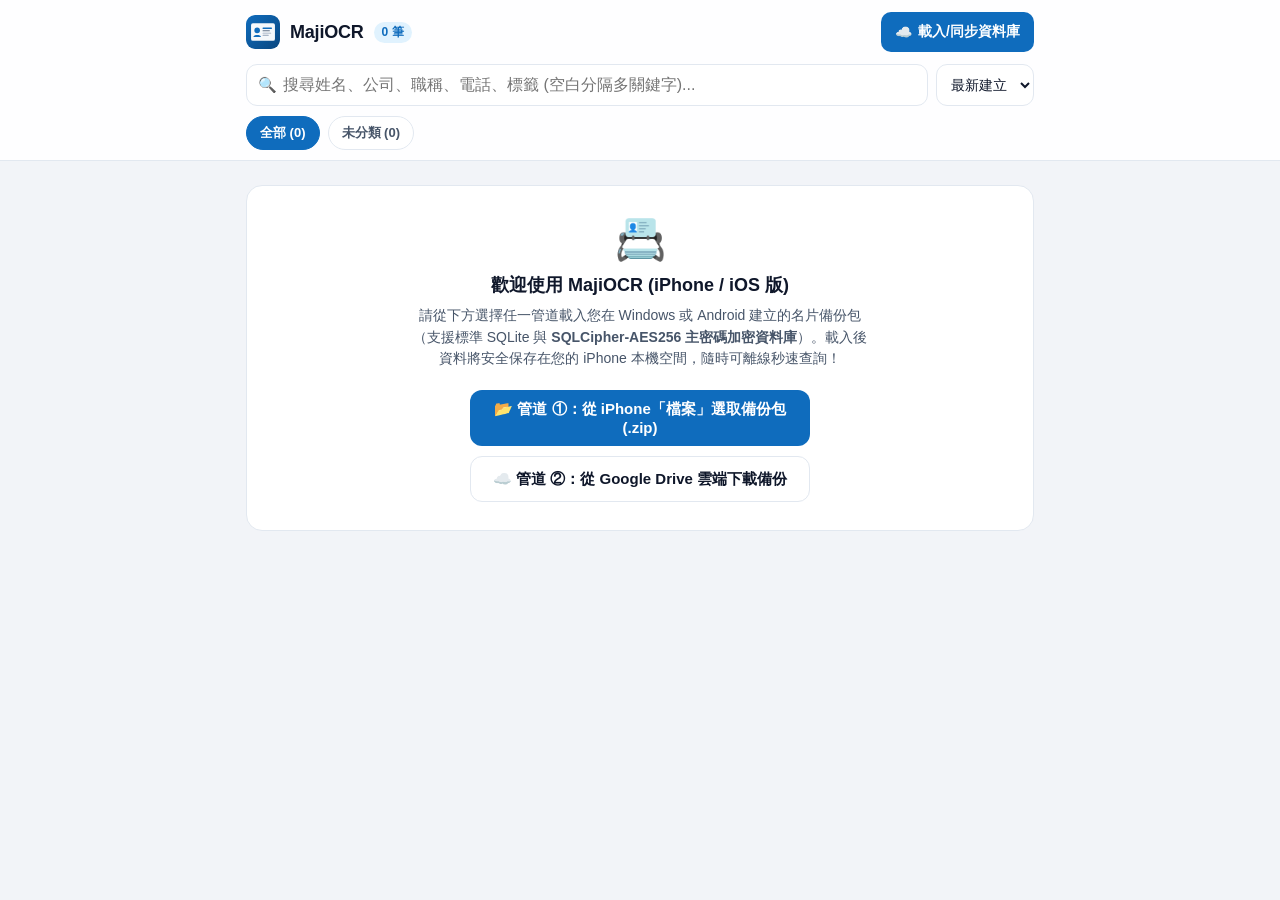
==== publish/MajiOCR.Web/index.html @ 015412a3 "feat(ISSUE-0044): 支援 iOS/iPhone PWA、Windows 端 Vercel 一鍵部署精靈與 SQLCipher-AES256 解密查詢" ====
<!DOCTYPE html>
<html lang="zh-Hant">
<head>
  <meta charset="UTF-8" />
  <meta name="viewport" content="width=device-width, initial-scale=1.0, maximum-scale=5.0, viewport-fit=cover" />
  <meta name="apple-mobile-web-app-capable" content="yes" />
  <meta name="apple-mobile-web-app-status-bar-style" content="default" />
  <meta name="apple-mobile-web-app-title" content="MajiOCR" />
  <meta name="theme-color" content="#0F6CBD" />
  <title>MajiOCR 名片管理 (iOS / Web)</title>
  <link rel="manifest" href="./manifest.webmanifest" />
  <link rel="icon" type="image/svg+xml" href="./icon.svg" />
  <link rel="apple-touch-icon" href="./icon.svg" />
  <link rel="stylesheet" href="./styles.css" />
</head>
<body>
  <!-- Top Sticky Header -->
  <header class="app-header">
    <div class="header-bar">
      <div class="brand-group">
        <img src="./icon.svg" alt="MajiOCR" class="brand-logo" />
        <span class="brand-title">MajiOCR</span>
        <span id="headerTotalCount" class="count-pill">0 筆</span>
      </div>
      <button type="button" id="openSyncModalBtn" class="btn-sync-header">
        <span>☁️</span><span>載入/同步資料庫</span>
      </button>
    </div>

    <!-- Compound Search & Sort Bar -->
    <div class="search-bar-wrap">
      <div class="search-input-box">
        <span class="search-icon">🔍</span>
        <input
          type="search"
          id="searchInput"
          class="search-input"
          placeholder="搜尋姓名、公司、職稱、電話、標籤 (空白分隔多關鍵字)..."
          autocomplete="off"
        />
        <button type="button" id="clearSearchBtn" class="clear-search-btn hidden" title="清除搜尋">✕</button>
      </div>
      <select id="sortSelect" class="sort-select" aria-label="排序方式">
        <option value="created_desc">最新建立</option>
        <option value="name_asc">依姓名</option>
        <option value="company_asc">依公司</option>
      </select>
    </div>

    <!-- Tag Filter Chips -->
    <nav id="tagChipsBar" class="tag-chips-bar" aria-label="分類標籤篩選"></nav>
  </header>

  <!-- Main Content -->
  <main class="app-main">
    <div id="dbStatusBanner" class="status-banner hidden"></div>
    <div id="filterResultSummary" class="filter-summary"></div>

    <!-- Empty Welcome State -->
    <section id="emptyStateContainer" class="empty-state-card">
      <div class="empty-icon">📇</div>
      <div class="empty-title">歡迎使用 MajiOCR (iPhone / iOS 版)</div>
      <div class="empty-desc">
        請從下方選擇任一管道載入您在 Windows 或 Android 建立的名片備份包（支援標準 SQLite 與 <strong>SQLCipher-AES256 主密碼加密資料庫</strong>）。載入後資料將安全保存在您的 iPhone 本機空間，隨時可離線秒速查詢！
      </div>
      <div class="empty-actions">
        <button type="button" id="emptyPickFileBtn" class="btn-primary">
          📂 管道 ①：從 iPhone「檔案」選取備份包 (.zip)
        </button>
        <button type="button" id="emptyOpenSyncBtn" class="btn-secondary">
          ☁️ 管道 ②：從 Google Drive 雲端下載備份
        </button>
      </div>
    </section>

    <!-- Contacts List -->
    <section id="contactsListContainer" class="contacts-list"></section>
  </main>

  <!-- Hidden File Picker for Local Import -->
  <input
    type="file"
    id="backupFileInput"
    class="hidden"
    accept=".zip,.sqlite3,.db,application/zip,application/octet-stream"
  />

  <!-- Dual-Pipeline Cloud / Local Sync Modal -->
  <div id="syncModal" class="modal-overlay hidden" role="dialog" aria-modal="true">
    <div class="modal-backdrop" onclick="document.getElementById('syncModal').classList.add('hidden')"></div>
    <div class="bottom-sheet">
      <div class="sheet-header">
        <span class="sheet-title">☁️ 載入 / 同步名片資料庫</span>
        <button type="button" id="closeSyncModalBtn" class="btn-close-sheet">✕</button>
      </div>
      <div class="sheet-body">
        <div id="syncStatusBox" class="modal-status hidden"></div>

        <!-- Pipeline 1: Local iOS Files Import -->
        <div class="pipeline-box">
          <div class="pipeline-title">📂 管道 ①：從 iPhone「檔案」App 匯入（免設 OAuth 最速方式）</div>
          <div class="pipeline-sub">
            直接選取從 Google 雲端硬碟 App、iCloud Drive 或 AirDrop 儲存至手機的 <code>MajiOCR_Backup_*.zip</code> 或 <code>contacts.sqlite3</code> 備份檔（支援主密碼解密）。
          </div>
          <button type="button" id="triggerFilePickerBtn" class="btn-primary" style="width: 100%;">
            📂 選取手機內的備份檔 (.zip / .sqlite3)
          </button>
        </div>

        <!-- Pipeline 2: Google Drive Direct Cloud Download -->
        <div class="pipeline-box">
          <div class="pipeline-title">☁️ 管道 ②：從 Google Drive 雲端直接下載</div>
          <div class="pipeline-sub">
            使用 Google OAuth 讀取雲端 <code>MajiOCR_Backups</code> 資料夾。<br />
            <small>💡 提示：請確認您的 Google Cloud Web Client ID 已將本頁網址 <code id="currentOriginHint"></code> 加入「已授權的 JavaScript 來源」。</small>
          </div>
          <input
            type="text"
            id="googleClientIdInput"
            class="form-input"
            placeholder="貼上 Web 端 Google OAuth Client ID (*.apps.googleusercontent.com)"
          />
          <div style="display: flex; gap: 8px;">
            <button type="button" id="googleOAuthLoginBtn" class="btn-primary" style="flex: 1;">
              🔐 Google 帳號登入授權
            </button>
            <button type="button" id="refreshDriveListBtn" class="btn-secondary">
              🔄 重新整理清單
            </button>
          </div>
          <div id="driveBackupList"></div>
        </div>
      </div>
    </div>
  </div>

  <!-- SQLCipher-AES256 Master Password Unlock Modal -->
  <div id="passwordModal" class="modal-overlay hidden" role="dialog" aria-modal="true">
    <div class="modal-backdrop"></div>
    <div class="bottom-sheet">
      <div class="sheet-header">
        <span class="sheet-title">🔐 輸入備份主密碼 (SQLCipher-AES256)</span>
      </div>
      <div class="sheet-body">
        <p id="passwordModalDesc" class="pipeline-sub"></p>
        <div id="passwordModalStatus" class="modal-status hidden"></div>
        <div class="password-row">
          <input
            type="password"
            id="masterPasswordInput"
            class="form-input"
             style="margin-bottom: 0;"
            placeholder="請輸入備份時設定的主密碼..."
          />
          <button type="button" id="togglePasswordVisBtn" class="btn-icon-toggle" title="顯示/隱藏密碼">👁️</button>
        </div>
        <div style="display: flex; gap: 10px;">
          <button type="button" id="cancelPasswordBtn" class="btn-secondary" style="flex: 1;">取消</button>
          <button type="button" id="confirmPasswordBtn" class="btn-primary" style="flex: 2;">驗證並解密載入</button>
        </div>
      </div>
    </div>
  </div>

  <!-- Contact Detail Bottom Sheet -->
  <div id="detailModal" class="modal-overlay hidden" role="dialog" aria-modal="true">
    <div id="detailModalBackdrop" class="modal-backdrop"></div>
    <div class="bottom-sheet">
      <div class="sheet-header">
        <span class="sheet-title">📇 名片詳細資訊</span>
        <button type="button" id="closeDetailModalBtn" class="btn-close-sheet">✕</button>
      </div>
      <div id="detailSheetBody" class="sheet-body"></div>
    </div>
  </div>

  <!-- Fullscreen Card Image Lightbox -->
  <div id="imageLightbox" class="lightbox-overlay hidden">
    <img id="lightboxImg" src="" alt="名片原圖放大檢視" class="lightbox-img" />
  </div>

  <!-- Toast Notification -->
  <div id="appToast" class="app-toast hidden"></div>

  <script src="./js/config.js"></script>
  <script src="./js/zip-reader.js"></script>
  <script src="./js/sqlcipher-decryptor.js"></script>
  <script src="./js/sqlite-parser.js"></script>
  <script src="./js/app.js"></script>
</body>
</html>
---- publish/MajiOCR.Web/styles.css ----
:root {
  --brand: #0F6CBD;
  --brand-dark: #0A4780;
  --brand-soft: #E0F2FE;
  --bg: #F2F4F8;
  --surface: #FFFFFF;
  --surface-glass: rgba(255, 255, 255, 0.90);
  --text-primary: #0F172A;
  --text-secondary: #475569;
  --text-muted: #64748B;
  --border: #E2E8F0;
  --amber: #D97706;
  --danger: #DC2626;
  --radius-lg: 16px;
  --radius-md: 12px;
}

@media (prefers-color-scheme: dark) {
  :root {
    --bg: #0B1120;
    --surface: #1E293B;
    --surface-glass: rgba(30, 41, 59, 0.90);
    --text-primary: #F8FAFC;
    --text-secondary: #CBD5E1;
    --text-muted: #94A3B8;
    --border: #334155;
    --brand-soft: rgba(15, 108, 189, 0.25);
  }
}

* {
  box-sizing: border-box;
  -webkit-tap-highlight-color: transparent;
}

html, body {
  margin: 0;
  padding: 0;
  background-color: var(--bg);
  color: var(--text-primary);
  font-family: -apple-system, BlinkMacSystemFont, "SF Pro Text", "PingFang TC", "Microsoft JhengHei", sans-serif;
  -webkit-font-smoothing: antialiased;
  min-height: 100vh;
}

.hidden {
  display: none !important;
}

/* Sticky Top Header with iPhone X Safe Area */
.app-header {
  position: sticky;
  top: 0;
  z-index: 40;
  background: var(--surface-glass);
  backdrop-filter: blur(16px);
  -webkit-backdrop-filter: blur(16px);
  border-bottom: 1px solid var(--border);
  padding-top: env(safe-area-inset-top, 0px);
}

.header-bar {
  max-width: 820px;
  margin: 0 auto;
  padding: 12px 16px 8px;
  display: flex;
  align-items: center;
  justify-content: space-between;
  gap: 10px;
}

.brand-group {
  display: flex;
  align-items: center;
  gap: 10px;
}

.brand-logo {
  width: 34px;
  height: 34px;
  border-radius: 9px;
}

.brand-title {
  font-size: 18px;
  font-weight: 700;
  letter-spacing: -0.2px;
}

.count-pill {
  background: var(--brand-soft);
  color: var(--brand);
  font-size: 12px;
  font-weight: 600;
  padding: 2px 8px;
  border-radius: 999px;
}

.btn-sync-header {
  min-height: 40px;
  padding: 0 14px;
  border-radius: 10px;
  border: none;
  background: var(--brand);
  color: #FFFFFF;
  font-size: 14px;
  font-weight: 600;
  cursor: pointer;
  display: inline-flex;
  align-items: center;
  gap: 6px;
}

/* Search & Sort Controls */
.search-bar-wrap {
  max-width: 820px;
  margin: 0 auto;
  padding: 4px 16px 10px;
  display: flex;
  gap: 8px;
}

.search-input-box {
  flex: 1;
  position: relative;
  display: flex;
  align-items: center;
}

.search-icon {
  position: absolute;
  left: 12px;
  font-size: 15px;
  pointer-events: none;
}

.search-input {
  width: 100%;
  height: 42px;
  padding: 0 36px 0 36px;
  border-radius: 11px;
  border: 1px solid var(--border);
  background: var(--surface);
  color: var(--text-primary);
  font-size: 16px; /* Prevents iOS Safari auto-zoom */
  outline: none;
}

.search-input:focus {
  border-color: var(--brand);
}

.clear-search-btn {
  position: absolute;
  right: 8px;
  width: 26px;
  height: 26px;
  border-radius: 50%;
  border: none;
  background: var(--border);
  color: var(--text-secondary);
  font-size: 13px;
  cursor: pointer;
}

.sort-select {
  height: 42px;
  padding: 0 10px;
  border-radius: 11px;
  border: 1px solid var(--border);
  background: var(--surface);
  color: var(--text-primary);
  font-size: 14px;
  font-weight: 500;
}

/* Horizontal Tag Chips Bar */
.tag-chips-bar {
  max-width: 820px;
  margin: 0 auto;
  padding: 0 16px 10px;
  display: flex;
  gap: 8px;
  overflow-x: auto;
  scrollbar-width: none;
}

.tag-chips-bar::-webkit-scrollbar {
  display: none;
}

.tag-chip {
  flex-shrink: 0;
  min-height: 34px;
  padding: 6px 13px;
  border-radius: 999px;
  border: 1px solid var(--border);
  background: var(--surface);
  color: var(--text-secondary);
  font-size: 13px;
  font-weight: 600;
  cursor: pointer;
}

.tag-chip.active {
  background: var(--brand);
  border-color: var(--brand);
  color: #FFFFFF;
}

/* Main Content Area */
.app-main {
  max-width: 820px;
  margin: 0 auto;
  padding: 12px 16px calc(32px + env(safe-area-inset-bottom, 16px));
}

.status-banner {
  background: var(--surface);
  border: 1px solid var(--border);
  border-radius: 12px;
  padding: 10px 14px;
  margin-bottom: 10px;
}

.status-banner-inner {
  display: flex;
  align-items: center;
  justify-content: space-between;
  flex-wrap: wrap;
  gap: 8px;
  font-size: 13px;
}

.badge {
  display: inline-block;
  padding: 2px 8px;
  border-radius: 6px;
  font-size: 11px;
  font-weight: 700;
  color: #FFFFFF;
}

.badge-encrypted {
  background: var(--amber);
}

.badge-unencrypted {
  background: #64748B;
}

.badge-platform {
  background: #2563EB;
}

.btn-link {
  background: none;
  border: none;
  color: var(--brand);
  font-weight: 600;
  font-size: 13px;
  cursor: pointer;
  padding: 4px 0;
}

.filter-summary {
  font-size: 12px;
  color: var(--text-muted);
  margin: 6px 2px 10px;
}

/* Contact Cards List */
.contacts-list {
  display: flex;
  flex-direction: column;
  gap: 10px;
}

.contact-card {
  background: var(--surface);
  border: 1px solid var(--border);
  border-radius: var(--radius-md);
  padding: 12px 14px;
  display: flex;
  align-items: center;
  gap: 12px;
  cursor: pointer;
  transition: transform 0.1s ease;
}

.contact-card:active {
  transform: scale(0.99);
}

.card-thumb {
  width: 56px;
  height: 40px;
  object-fit: cover;
  border-radius: 8px;
  border: 1px solid var(--border);
}

.card-avatar {
  width: 48px;
  height: 48px;
  border-radius: 12px;
  background: var(--brand-soft);
  color: var(--brand);
  display: flex;
  align-items: center;
  justify-content: center;
  font-size: 18px;
  font-weight: 700;
}

.contact-card-body {
  flex: 1;
  min-width: 0;
}

.contact-name-row {
  display: flex;
  align-items: baseline;
  gap: 8px;
  flex-wrap: wrap;
}

.contact-name {
  font-size: 16px;
  font-weight: 700;
}

.contact-title {
  font-size: 13px;
  color: var(--text-secondary);
}

.contact-company {
  font-size: 13px;
  color: var(--text-secondary);
  margin-top: 3px;
  white-space: nowrap;
  overflow: hidden;
  text-overflow: ellipsis;
}

.contact-meta-list {
  display: flex;
  flex-wrap: wrap;
  gap: 10px;
  margin-top: 4px;
  font-size: 12px;
  color: var(--text-muted);
}

.contact-badges-row {
  display: flex;
  flex-wrap: wrap;
  gap: 6px;
  margin-top: 6px;
}

.mini-tag {
  background: var(--brand-soft);
  color: var(--brand);
  font-size: 11px;
  font-weight: 600;
  padding: 2px 8px;
  border-radius: 6px;
}

.mini-custom {
  background: var(--bg);
  color: var(--text-secondary);
  font-size: 11px;
  padding: 2px 8px;
  border-radius: 6px;
}

.contact-card-right {
  display: flex;
  align-items: center;
  gap: 8px;
}

.quick-dial-btn {
  width: 38px;
  height: 38px;
  border-radius: 50%;
  background: var(--brand-soft);
  display: flex;
  align-items: center;
  justify-content: center;
  text-decoration: none;
  font-size: 16px;
}

.chevron-icon {
  font-size: 22px;
  color: var(--text-muted);
}

.kw-mark {
  background: #FEF08A;
  color: #854D0E;
  padding: 0 2px;
  border-radius: 3px;
}

/* Empty State */
.empty-state-card {
  background: var(--surface);
  border: 1px solid var(--border);
  border-radius: var(--radius-lg);
  padding: 28px 20px;
  text-align: center;
  margin-top: 12px;
}

.empty-icon {
  font-size: 42px;
  margin-bottom: 10px;
}

.empty-title {
  font-size: 18px;
  font-weight: 700;
  margin-bottom: 8px;
}

.empty-desc {
  font-size: 14px;
  color: var(--text-secondary);
  line-height: 1.55;
  max-width: 460px;
  margin: 0 auto 20px;
}

.empty-actions {
  display: flex;
  flex-direction: column;
  gap: 10px;
  max-width: 340px;
  margin: 0 auto;
}

.btn-primary {
  min-height: 46px;
  padding: 10px 18px;
  border-radius: 12px;
  border: none;
  background: var(--brand);
  color: #FFFFFF;
  font-size: 15px;
  font-weight: 600;
  cursor: pointer;
}

.btn-secondary {
  min-height: 46px;
  padding: 10px 18px;
  border-radius: 12px;
  border: 1px solid var(--border);
  background: var(--surface);
  color: var(--text-primary);
  font-size: 15px;
  font-weight: 600;
  cursor: pointer;
}

/* Modals & Bottom Sheets */
.modal-overlay {
  position: fixed;
  inset: 0;
  z-index: 100;
  display: flex;
  align-items: flex-end;
  justify-content: center;
}

.modal-backdrop {
  position: absolute;
  inset: 0;
  background: rgba(15, 23, 42, 0.55);
}

.bottom-sheet {
  position: relative;
  z-index: 1;
  width: 100%;
  max-width: 680px;
  max-height: 90vh;
  background: var(--surface);
  border-radius: 22px 22px 0 0;
  display: flex;
  flex-direction: column;
  overflow: hidden;
  padding-bottom: env(safe-area-inset-bottom, 16px);
}

.sheet-header {
  padding: 14px 18px;
  border-bottom: 1px solid var(--border);
  display: flex;
  align-items: center;
  justify-content: space-between;
}

.sheet-title {
  font-size: 17px;
  font-weight: 700;
}

.btn-close-sheet {
  width: 34px;
  height: 34px;
  border-radius: 50%;
  border: none;
  background: var(--bg);
  color: var(--text-secondary);
  font-size: 16px;
  cursor: pointer;
}

.sheet-body {
  padding: 16px 18px;
  overflow-y: auto;
}

/* Detail Sheet Elements */
.detail-hero {
  text-align: center;
  margin-bottom: 14px;
}

.detail-hero-name {
  font-size: 22px;
  font-weight: 800;
}

.detail-hero-sub {
  font-size: 14px;
  color: var(--text-secondary);
  margin-top: 4px;
}

.detail-tags-wrap {
  display: flex;
  justify-content: center;
  flex-wrap: wrap;
  gap: 6px;
  margin-top: 8px;
}

.detail-quick-actions {
  display: grid;
  grid-template-columns: repeat(4, 1fr);
  gap: 8px;
  margin-bottom: 16px;
}

.action-pill {
  background: var(--bg);
  border: 1px solid var(--border);
  border-radius: 12px;
  padding: 10px 4px;
  display: flex;
  flex-direction: column;
  align-items: center;
  gap: 4px;
  text-decoration: none;
  color: var(--brand);
  font-size: 12px;
  font-weight: 600;
  cursor: pointer;
}

.action-pill.disabled {
  opacity: 0.4;
  cursor: not-allowed;
}

.detail-images-carousel {
  display: flex;
  gap: 12px;
  overflow-x: auto;
  margin-bottom: 16px;
}

.detail-image-card {
  flex: 1;
  min-width: 240px;
  background: var(--bg);
  border-radius: 12px;
  padding: 8px;
  text-align: center;
}

.detail-card-img {
  width: 100%;
  max-height: 200px;
  object-fit: contain;
  border-radius: 8px;
  cursor: zoom-in;
}

.detail-image-caption {
  font-size: 11px;
  color: var(--text-muted);
  margin-top: 4px;
}

.detail-no-image {
  background: var(--bg);
  border-radius: 10px;
  padding: 12px;
  text-align: center;
  font-size: 13px;
  color: var(--text-muted);
  margin-bottom: 14px;
}

.detail-fields-card {
  background: var(--bg);
  border-radius: 14px;
  padding: 4px 14px;
}

.detail-field-row {
  display: flex;
  align-items: center;
  justify-content: space-between;
  gap: 10px;
  padding: 11px 0;
  border-bottom: 1px solid var(--border);
}

.detail-field-row:last-child {
  border-bottom: none;
}

.detail-field-label {
  font-size: 12px;
  color: var(--text-muted);
}

.detail-field-value {
  font-size: 15px;
  font-weight: 500;
  margin-top: 2px;
  word-break: break-all;
}

.detail-field-link {
  color: var(--brand);
  text-decoration: none;
}

.btn-copy-field {
  flex-shrink: 0;
  padding: 5px 10px;
  border-radius: 8px;
  border: 1px solid var(--border);
  background: var(--surface);
  color: var(--text-secondary);
  font-size: 12px;
  cursor: pointer;
}

/* Sync & Import Sections */
.pipeline-box {
  background: var(--bg);
  border: 1px solid var(--border);
  border-radius: 14px;
  padding: 14px;
  margin-bottom: 14px;
}

.pipeline-title {
  font-size: 15px;
  font-weight: 700;
  margin-bottom: 6px;
}

.pipeline-sub {
  font-size: 13px;
  color: var(--text-secondary);
  margin-bottom: 12px;
  line-height: 1.45;
}

.form-input {
  width: 100%;
  height: 42px;
  padding: 0 12px;
  border-radius: 10px;
  border: 1px solid var(--border);
  background: var(--surface);
  color: var(--text-primary);
  font-size: 15px;
  margin-bottom: 10px;
}

.drive-version-card {
  background: var(--surface);
  border: 1px solid var(--border);
  border-radius: 12px;
  padding: 12px;
  margin-top: 10px;
}

.drive-version-top {
  display: flex;
  align-items: center;
  flex-wrap: wrap;
  gap: 6px;
  margin-bottom: 6px;
}

.drive-file-name {
  font-size: 13px;
  font-weight: 700;
  word-break: break-all;
}

.drive-version-meta {
  font-size: 12px;
  color: var(--text-secondary);
  margin-bottom: 10px;
}

.btn-download-drive {
  width: 100%;
  min-height: 40px;
  font-size: 14px;
}

.modal-status {
  padding: 10px 12px;
  border-radius: 10px;
  font-size: 13px;
  margin-bottom: 12px;
}

.modal-status.info {
  background: var(--brand-soft);
  color: var(--brand);
}

.modal-status.error {
  background: rgba(220, 38, 38, 0.12);
  color: var(--danger);
}

.password-row {
  display: flex;
  gap: 8px;
  margin-bottom: 12px;
}

.btn-icon-toggle {
  width: 44px;
  height: 42px;
  border-radius: 10px;
  border: 1px solid var(--border);
  background: var(--surface);
  font-size: 18px;
  cursor: pointer;
}

/* Lightbox */
.lightbox-overlay {
  position: fixed;
  inset: 0;
  z-index: 200;
  background: rgba(0, 0, 0, 0.92);
  display: flex;
  align-items: center;
  justify-content: center;
  padding: 16px;
}

.lightbox-img {
  max-width: 100%;
  max-height: 92vh;
  object-fit: contain;
}

/* Toast */
.app-toast {
  position: fixed;
  bottom: calc(24px + env(safe-area-inset-bottom, 16px));
  left: 50%;
  transform: translateX(-50%);
  z-index: 250;
  background: rgba(15, 23, 42, 0.92);
  color: #FFFFFF;
  padding: 10px 18px;
  border-radius: 999px;
  font-size: 14px;
  font-weight: 600;
  box-shadow: 0 8px 24px rgba(0, 0, 0, 0.25);
}
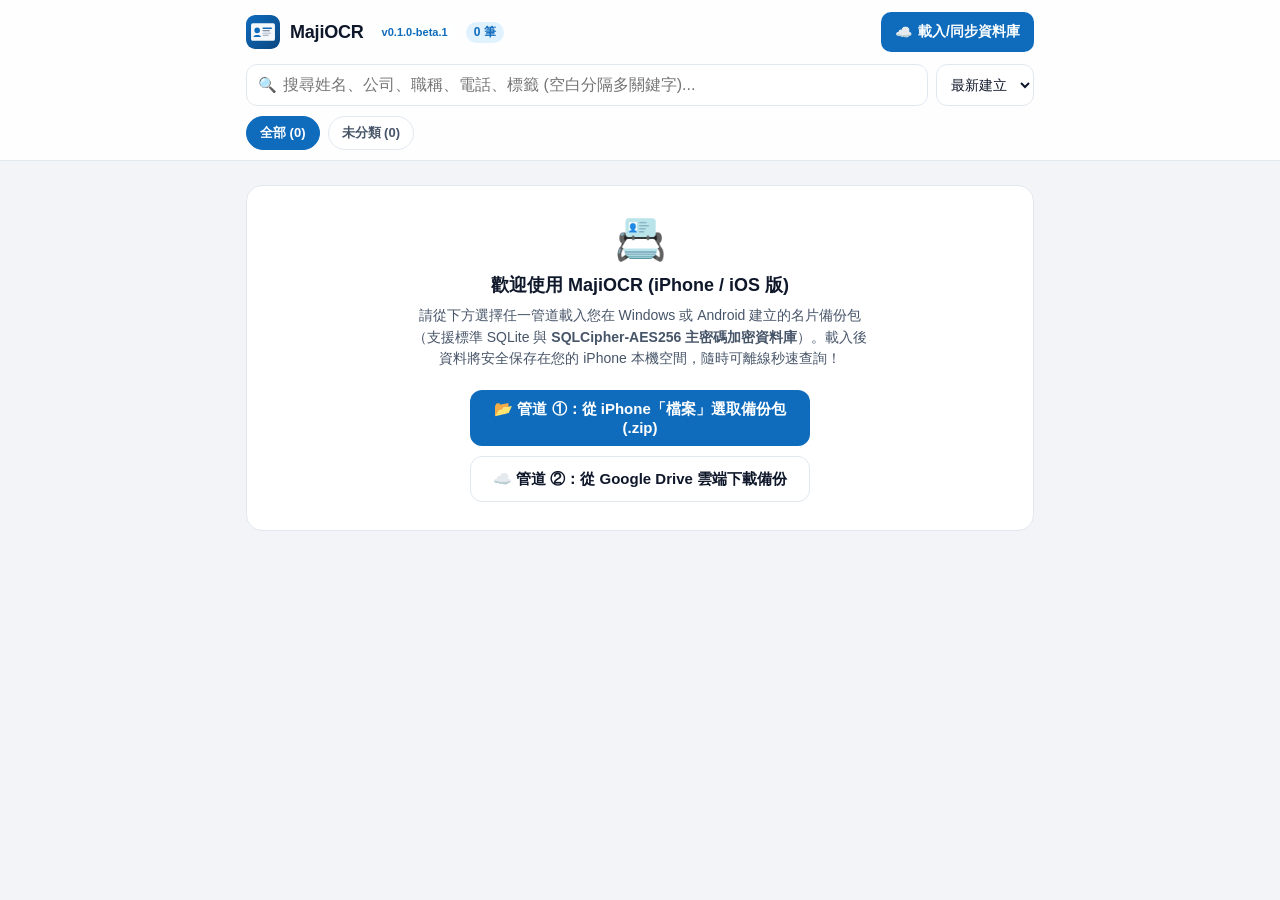
==== commit 7b16a492: "fix(ISSUE-0044): 修正軟體版本號與更新紀錄(Change Log)於關於視窗、更新管理、標題列及內嵌資源之顯示" ====
--- a/publish/MajiOCR.Web/index.html
+++ b/publish/MajiOCR.Web/index.html
@@ -20,6 +20,7 @@
       <div class="brand-group">
         <img src="./icon.svg" alt="MajiOCR" class="brand-logo" />
         <span class="brand-title">MajiOCR</span>
+        <span class="count-pill" style="background: rgba(255,255,255,0.18); font-size: 11px;">v0.1.0-beta.1</span>
         <span id="headerTotalCount" class="count-pill">0 筆</span>
       </div>
       <button type="button" id="openSyncModalBtn" class="btn-sync-header">
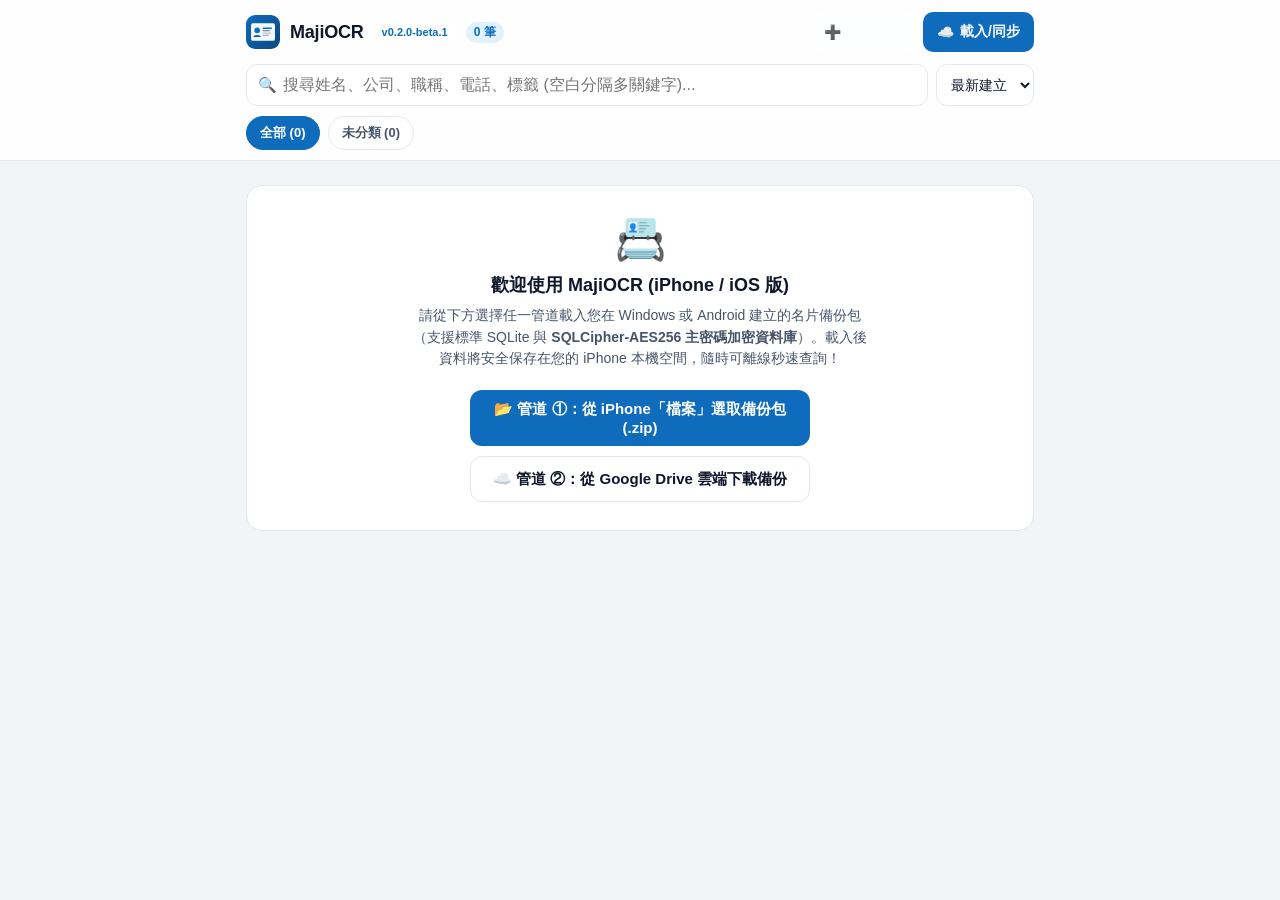
==== commit 8ab29149: "feat(ios-pwa): 支援名片編輯、雙向同步 Google Drive 與外部檔案匯出 (ISSUE-0049)" ====
--- a/publish/MajiOCR.Web/index.html
+++ b/publish/MajiOCR.Web/index.html
@@ -20,12 +20,17 @@
       <div class="brand-group">
         <img src="./icon.svg" alt="MajiOCR" class="brand-logo" />
         <span class="brand-title">MajiOCR</span>
-        <span class="count-pill" style="background: rgba(255,255,255,0.18); font-size: 11px;">v0.1.0-beta.1</span>
+        <span class="count-pill" style="background: rgba(255,255,255,0.18); font-size: 11px;">v0.2.0-beta.1</span>
         <span id="headerTotalCount" class="count-pill">0 筆</span>
       </div>
-      <button type="button" id="openSyncModalBtn" class="btn-sync-header">
-        <span>☁️</span><span>載入/同步資料庫</span>
-      </button>
+      <div style="display: flex; gap: 6px;">
+        <button type="button" id="headerAddContactBtn" class="btn-sync-header" style="background: rgba(255,255,255,0.22);">
+          <span>➕</span><span>新增名片</span>
+        </button>
+        <button type="button" id="openSyncModalBtn" class="btn-sync-header">
+          <span>☁️</span><span>載入/同步</span>
+        </button>
+      </div>
     </div>
 
     <!-- Compound Search & Sort Bar -->
@@ -131,6 +136,27 @@
           </div>
           <div id="driveBackupList"></div>
         </div>
+
+        <!-- Pipeline 3: Export & Google Drive Cloud Sync -->
+        <div class="pipeline-box" style="border: 2px solid #0F6CBD; background: #F0F7FF;">
+          <div class="pipeline-title" style="color: #0F6CBD;">📤 管道 ③：備份匯出與 Google Drive 雲端同步</div>
+          <div class="pipeline-sub">
+            將您在 iPhone 編輯、新增後的最新資料庫打包匯出，或直接一鍵同步回雲端 <code>MajiOCR_Backups</code> 資料夾。
+          </div>
+          <div style="display: flex; flex-direction: column; gap: 8px;">
+            <button type="button" id="uploadDriveBackupBtn" class="btn-primary" style="width: 100%;">
+              ☁️ 上傳最新備份至 Google Drive
+            </button>
+            <div style="display: flex; gap: 8px;">
+              <button type="button" id="exportZipBackupBtn" class="btn-secondary" style="flex: 1;">
+                📦 匯出備份 (.zip)
+              </button>
+              <button type="button" id="exportAllVcfBtn" class="btn-secondary" style="flex: 1;">
+                📇 匯出全部通訊錄 (.vcf)
+              </button>
+            </div>
+          </div>
+        </div>
       </div>
     </div>
   </div>
@@ -171,7 +197,101 @@
         <span class="sheet-title">📇 名片詳細資訊</span>
         <button type="button" id="closeDetailModalBtn" class="btn-close-sheet">✕</button>
       </div>
+      <div class="detail-actions-bar">
+        <button type="button" id="editContactBtn" class="btn-primary btn-sm">✏️ 編輯名片</button>
+        <button type="button" id="exportSingleVcfBtn" class="btn-secondary btn-sm">📇 加入手機通訊錄 (.vcf)</button>
+        <button type="button" id="deleteContactBtn" class="btn-secondary btn-sm" style="color: #DC2626;">🗑️ 刪除</button>
+      </div>
       <div id="detailSheetBody" class="sheet-body"></div>
+    </div>
+  </div>
+
+  <!-- Contact Edit / Create Bottom Sheet -->
+  <div id="editContactModal" class="modal-overlay hidden" role="dialog" aria-modal="true">
+    <div id="editModalBackdrop" class="modal-backdrop"></div>
+    <div class="bottom-sheet edit-sheet">
+      <div class="sheet-header">
+        <span id="editModalTitle" class="sheet-title">✏️ 編輯名片</span>
+        <button type="button" id="closeEditModalBtn" class="btn-close-sheet">✕</button>
+      </div>
+      <form id="editContactForm" class="sheet-body edit-form">
+        <!-- Photo Section -->
+        <div class="form-section-title">📷 名片原圖 (點擊拍照或從相簿選取)</div>
+        <div class="photo-picker-grid">
+          <div class="photo-picker-box" id="frontPhotoBox">
+            <div class="photo-box-label">正面名片</div>
+            <img id="frontPhotoPreview" class="photo-preview hidden" alt="正面預覽" />
+            <div id="frontPhotoPlaceholder" class="photo-placeholder">📷 拍攝/選取正面</div>
+            <input type="file" id="frontPhotoInput" accept="image/*" class="hidden" />
+            <div class="photo-box-actions">
+              <button type="button" id="pickFrontPhotoBtn" class="btn-xs">選擇照片</button>
+              <button type="button" id="removeFrontPhotoBtn" class="btn-xs btn-danger hidden">移除</button>
+            </div>
+          </div>
+          <div class="photo-picker-box" id="backPhotoBox">
+            <div class="photo-box-label">反面名片</div>
+            <img id="backPhotoPreview" class="photo-preview hidden" alt="反面預覽" />
+            <div id="backPhotoPlaceholder" class="photo-placeholder">📷 拍攝/選取反面</div>
+            <input type="file" id="backPhotoInput" accept="image/*" class="hidden" />
+            <div class="photo-box-actions">
+              <button type="button" id="pickBackPhotoBtn" class="btn-xs">選擇照片</button>
+              <button type="button" id="removeBackPhotoBtn" class="btn-xs btn-danger hidden">移除</button>
+            </div>
+          </div>
+        </div>
+
+        <!-- Basic Info Section -->
+        <div class="form-section-title">👤 基本資訊</div>
+        <div class="form-field">
+          <label class="form-label" for="editFullName">姓名 <span style="color: #DC2626;">*</span></label>
+          <input type="text" id="editFullName" class="form-input" required placeholder="請輸入聯絡人姓名" />
+        </div>
+        <div class="form-row-2">
+          <div class="form-field">
+            <label class="form-label" for="editCompany">公司名稱</label>
+            <input type="text" id="editCompany" class="form-input" placeholder="公司名稱" />
+          </div>
+          <div class="form-field">
+            <label class="form-label" for="editJobTitle">職稱</label>
+            <input type="text" id="editJobTitle" class="form-input" placeholder="職稱" />
+          </div>
+        </div>
+        <div class="form-row-2">
+          <div class="form-field">
+            <label class="form-label" for="editDepartment">部門</label>
+            <input type="text" id="editDepartment" class="form-input" placeholder="部門" />
+          </div>
+          <div class="form-field">
+            <label class="form-label" for="editTaxId">統一編號</label>
+            <input type="text" id="editTaxId" class="form-input" placeholder="8碼統編" />
+          </div>
+        </div>
+
+        <!-- Dynamic Contact Values -->
+        <div class="form-section-title" style="display: flex; justify-content: space-between; align-items: center;">
+          <span>📞 聯絡方式</span>
+          <button type="button" id="addContactValueRowBtn" class="btn-xs btn-secondary">➕ 新增欄位</button>
+        </div>
+        <div id="dynamicValuesContainer" class="dynamic-values-list"></div>
+
+        <!-- Tag Selection -->
+        <div class="form-section-title">🏷️ 分類標籤</div>
+        <div id="editTagsContainer" class="edit-tags-container"></div>
+        <div class="add-tag-row">
+          <input type="text" id="newTagInput" class="form-input" placeholder="新增自訂標籤名稱..." style="margin-bottom: 0;" />
+          <button type="button" id="addNewTagBtn" class="btn-secondary" style="white-space: nowrap;">新增標籤</button>
+        </div>
+
+        <!-- Notes -->
+        <div class="form-section-title">📝 備註</div>
+        <textarea id="editNotes" class="form-textarea" rows="3" placeholder="輸入備註事項、談話細節..."></textarea>
+
+        <!-- Form Buttons -->
+        <div class="edit-form-bottom-actions">
+          <button type="button" id="cancelEditBtn" class="btn-secondary" style="flex: 1;">取消</button>
+          <button type="submit" id="saveContactSubmitBtn" class="btn-primary" style="flex: 2;">💾 儲存名片</button>
+        </div>
+      </form>
     </div>
   </div>
 
@@ -187,6 +307,8 @@
   <script src="./js/zip-reader.js"></script>
   <script src="./js/sqlcipher-decryptor.js"></script>
   <script src="./js/sqlite-parser.js"></script>
+  <script src="./js/sql-wasm.js"></script>
+  <script src="./js/sqlite-builder.js"></script>
   <script src="./js/app.js"></script>
 </body>
 </html>
--- a/publish/MajiOCR.Web/styles.css
+++ b/publish/MajiOCR.Web/styles.css
@@ -801,3 +801,217 @@
   font-weight: 600;
   box-shadow: 0 8px 24px rgba(0, 0, 0, 0.25);
 }
+
+/* Detail Actions Bar */
+.detail-actions-bar {
+  display: flex;
+  gap: 8px;
+  padding: 10px 16px;
+  background: var(--surface-secondary, #F8FAFC);
+  border-bottom: 1px solid var(--border);
+  overflow-x: auto;
+}
+
+.btn-sm {
+  min-height: 36px !important;
+  padding: 6px 12px !important;
+  font-size: 13px !important;
+  border-radius: 8px !important;
+}
+
+.btn-xs {
+  min-height: 28px !important;
+  padding: 4px 10px !important;
+  font-size: 12px !important;
+  border-radius: 6px !important;
+  cursor: pointer;
+}
+
+.btn-danger {
+  background: #FEE2E2 !important;
+  color: #DC2626 !important;
+  border: 1px solid #FCA5A5 !important;
+}
+
+/* Edit & Create Sheet */
+.edit-sheet {
+  max-height: 90vh;
+  display: flex;
+  flex-direction: column;
+}
+
+.edit-form {
+  overflow-y: auto;
+  -webkit-overflow-scrolling: touch;
+  padding: 16px 20px calc(24px + env(safe-area-inset-bottom, 16px));
+}
+
+.form-section-title {
+  font-size: 13px;
+  font-weight: 700;
+  color: var(--text-secondary);
+  margin: 16px 0 8px;
+  letter-spacing: 0.3px;
+}
+
+.photo-picker-grid {
+  display: grid;
+  grid-template-columns: 1fr 1fr;
+  gap: 12px;
+  margin-bottom: 12px;
+}
+
+.photo-picker-box {
+  border: 1.5px dashed var(--border);
+  border-radius: 12px;
+  padding: 10px;
+  text-align: center;
+  background: var(--surface-secondary, #F8FAFC);
+}
+
+.photo-box-label {
+  font-size: 12px;
+  font-weight: 600;
+  color: var(--text-secondary);
+  margin-bottom: 6px;
+}
+
+.photo-preview {
+  width: 100%;
+  height: 96px;
+  object-fit: cover;
+  border-radius: 8px;
+  margin-bottom: 6px;
+  border: 1px solid var(--border);
+}
+
+.photo-placeholder {
+  height: 96px;
+  display: flex;
+  align-items: center;
+  justify-content: center;
+  font-size: 12px;
+  color: var(--text-muted);
+  border-radius: 8px;
+  background: rgba(0, 0, 0, 0.03);
+  margin-bottom: 6px;
+}
+
+.photo-box-actions {
+  display: flex;
+  gap: 6px;
+  justify-content: center;
+}
+
+.form-row-2 {
+  display: grid;
+  grid-template-columns: 1fr 1fr;
+  gap: 10px;
+}
+
+.form-label {
+  display: block;
+  font-size: 13px;
+  font-weight: 600;
+  color: var(--text-secondary);
+  margin-bottom: 4px;
+}
+
+.dynamic-values-list {
+  display: flex;
+  flex-direction: column;
+  gap: 8px;
+  margin-bottom: 12px;
+}
+
+.dynamic-value-row {
+  display: flex;
+  gap: 6px;
+  align-items: center;
+}
+
+.dynamic-kind-select {
+  width: 96px;
+  height: 42px;
+  border-radius: 8px;
+  border: 1px solid var(--border);
+  background: var(--surface);
+  font-size: 14px;
+  padding: 0 6px;
+}
+
+.dynamic-val-input {
+  flex: 1;
+  height: 42px;
+  border-radius: 8px;
+  border: 1px solid var(--border);
+  padding: 0 10px;
+  font-size: 16px;
+}
+
+.btn-remove-row {
+  width: 38px;
+  height: 38px;
+  border-radius: 8px;
+  border: none;
+  background: rgba(220, 38, 38, 0.1);
+  color: #DC2626;
+  font-size: 16px;
+  cursor: pointer;
+  display: flex;
+  align-items: center;
+  justify-content: center;
+}
+
+.edit-tags-container {
+  display: flex;
+  flex-wrap: wrap;
+  gap: 6px;
+  margin-bottom: 8px;
+}
+
+.edit-tag-chip {
+  padding: 6px 12px;
+  font-size: 13px;
+  border-radius: 999px;
+  border: 1px solid var(--border);
+  background: var(--surface);
+  color: var(--text-primary);
+  cursor: pointer;
+  user-select: none;
+}
+
+.edit-tag-chip.selected {
+  background: #0F6CBD;
+  color: #FFFFFF;
+  border-color: #0F6CBD;
+  font-weight: 600;
+}
+
+.add-tag-row {
+  display: flex;
+  gap: 8px;
+  margin-bottom: 12px;
+}
+
+.form-textarea {
+  width: 100%;
+  border-radius: 10px;
+  border: 1px solid var(--border);
+  padding: 10px;
+  font-size: 15px;
+  font-family: inherit;
+  resize: vertical;
+  box-sizing: border-box;
+}
+
+.edit-form-bottom-actions {
+  display: flex;
+  gap: 10px;
+  padding: 16px 0 0;
+  position: sticky;
+  bottom: 0;
+  background: var(--surface);
+  border-top: 1px solid var(--border);
+  margin-top: 12px;
+}
